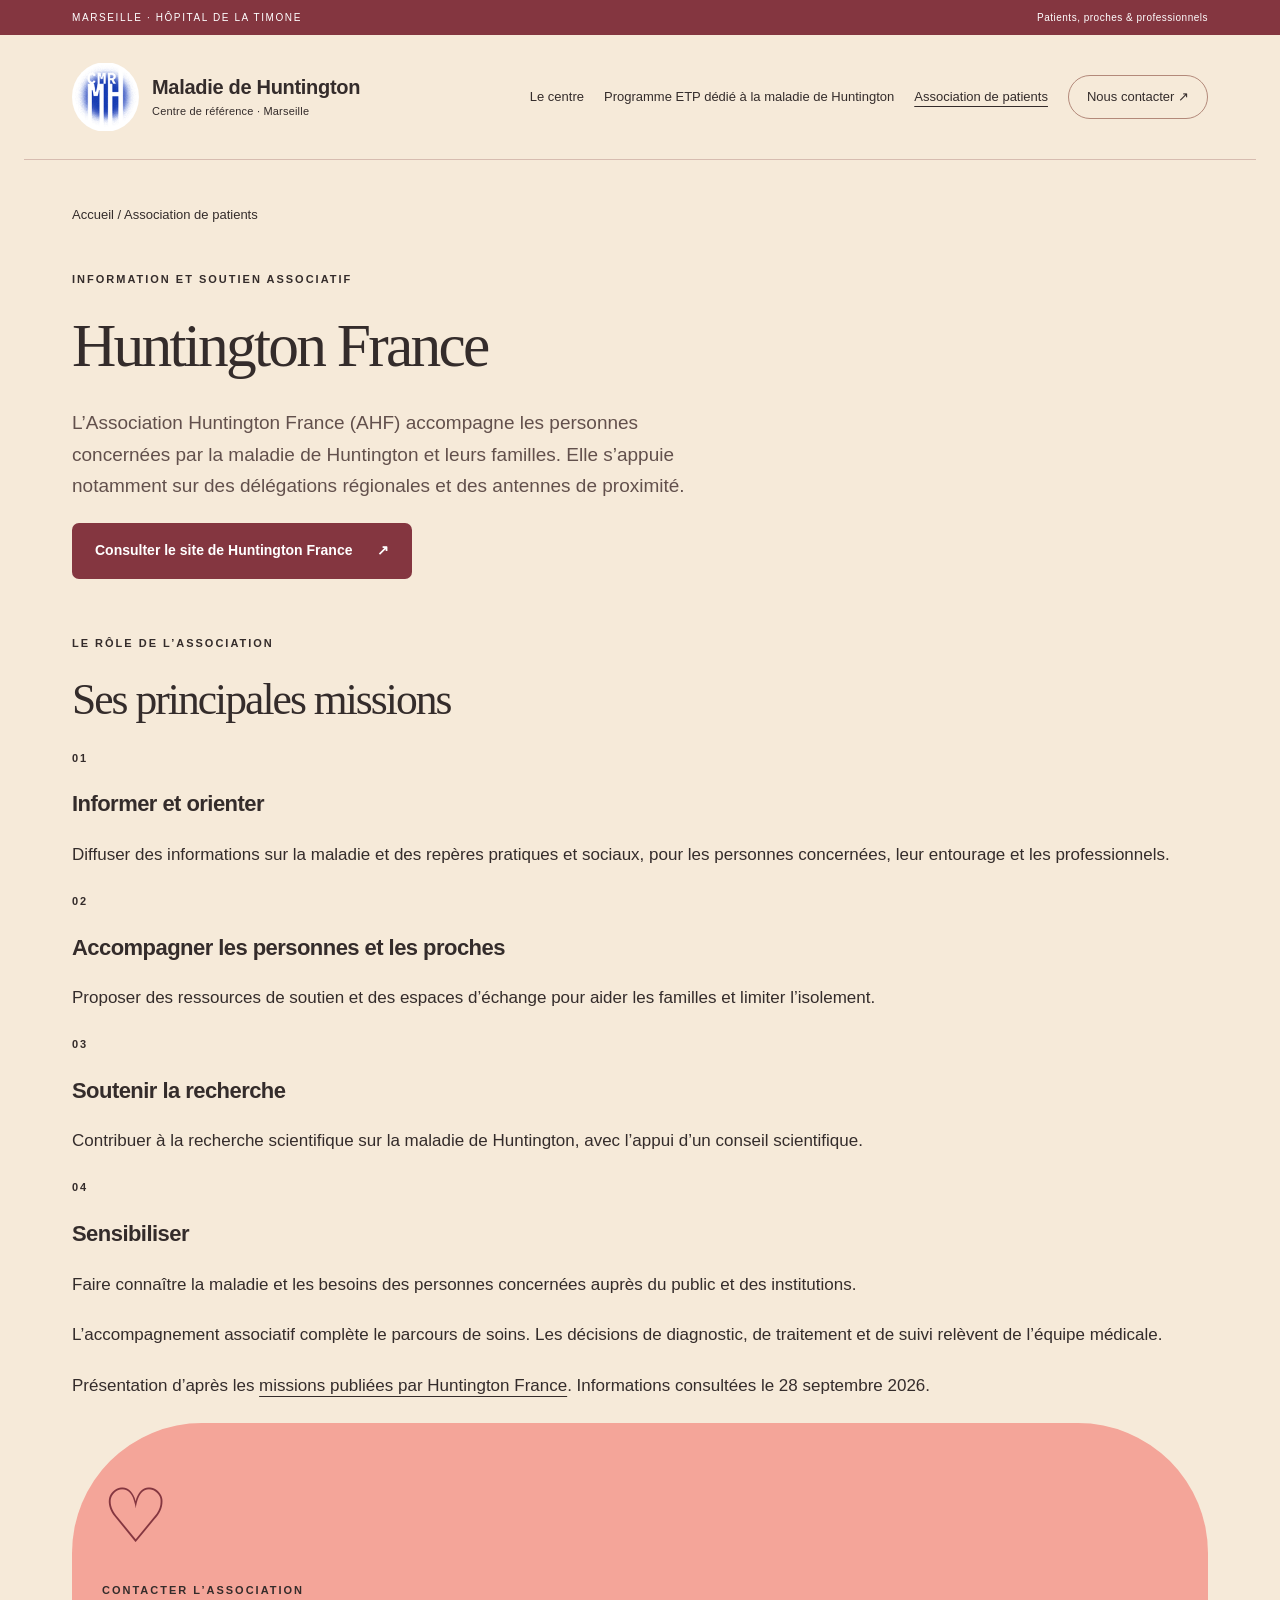
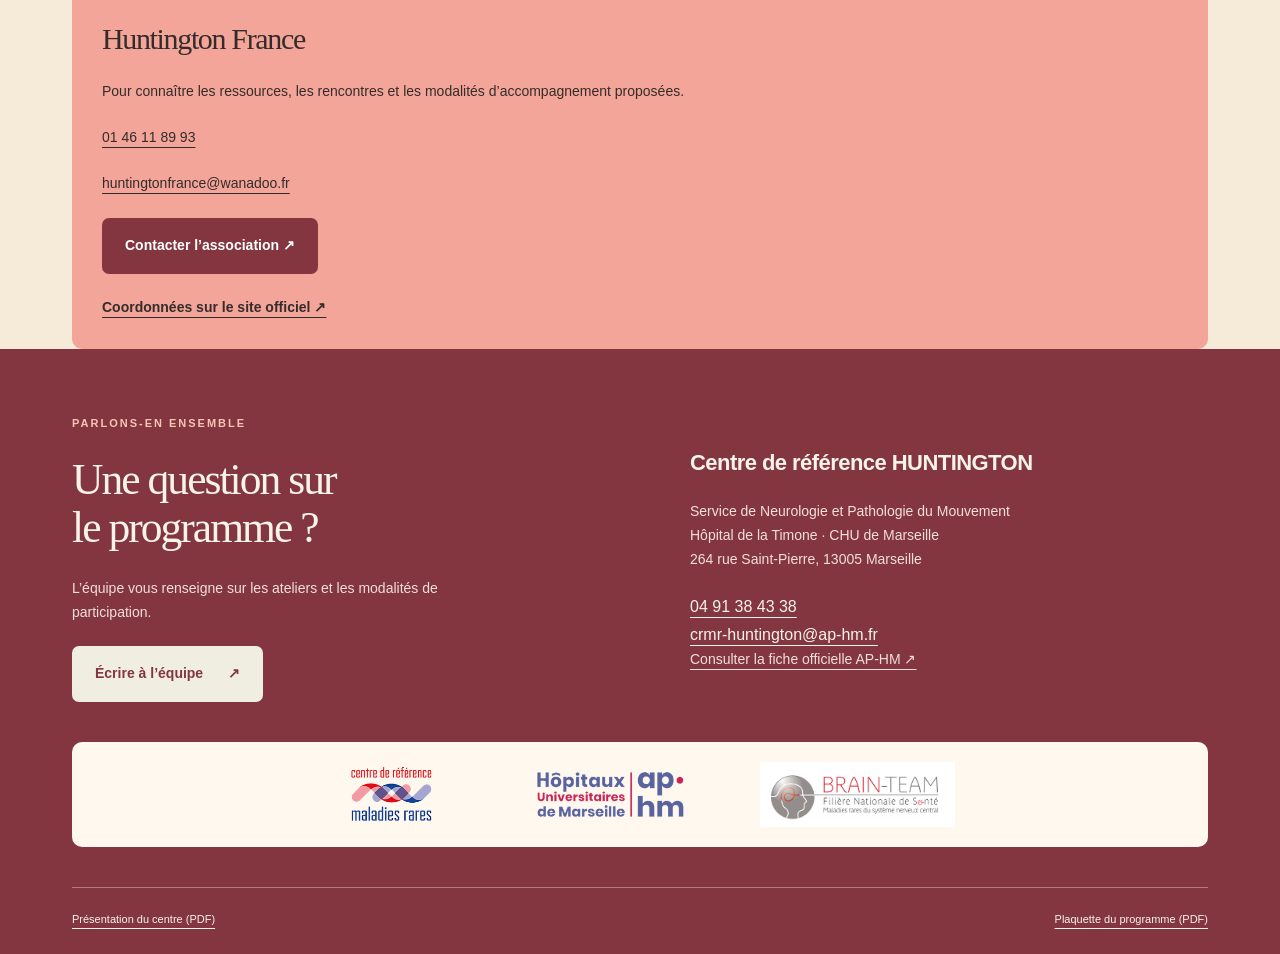
==== association-patients.html @ 6a8cf52a "Ajouter la page Huntington France et son contact direct" ====
<!doctype html><html lang="fr"><head><meta charset="utf-8"><meta name="viewport" content="width=device-width,initial-scale=1"><title>Association de patients · Huntington France | Huntington Marseille</title><meta name="description" content="Le centre de référence de la maladie de Huntington de Marseille et son programme d’éducation thérapeutique pour les patients et leurs proches."><link rel="icon" href="assets/favicon.svg" type="image/svg+xml"><link rel="stylesheet" href="assets/style.css"><link rel="stylesheet" href="assets/association.css"></head><body><a class="skip" href="#contenu">Aller au contenu</a><div class="topline">MARSEILLE · HÔPITAL DE LA TIMONE <span>Patients, proches & professionnels</span></div><header><a class="brand" href="index.html"><img class="official-logo" src="assets/logo-huntington.png" alt="Centre de référence de la maladie de Huntington"><span class="brand-location">Maladie de Huntington<span class="brand-sub">Centre de référence · Marseille</span></span></a><nav aria-label="Navigation principale"><a  href="index.html">Le centre</a><a  href="programme-etp.html">Programme ETP dédié à la maladie de Huntington</a><a aria-current="page" href="association-patients.html">Association de patients</a><a class="nav-contact" href="#contact">Nous contacter <span aria-hidden="true">↗</span></a></nav></header><main id="contenu"><section class="page-intro wrap association-intro"><a class="breadcrumb" href="index.html">Accueil / Association de patients</a><p class="eyebrow">INFORMATION ET SOUTIEN ASSOCIATIF</p><h1>Huntington France</h1><p class="lead">L’Association Huntington France (AHF) accompagne les personnes concernées par la maladie de Huntington et leurs familles. Elle s’appuie notamment sur des délégations régionales et des antennes de proximité.</p><a class="button" href="https://huntington.fr/" target="_blank" rel="noopener noreferrer">Consulter le site de Huntington France <span aria-hidden="true">↗</span></a></section>
 <section class="wrap association-layout"><div><p class="eyebrow">LE RÔLE DE L’ASSOCIATION</p><h2>Ses principales missions</h2><div class="mission-grid"><article class="mission"><span class="eyebrow">01</span><h3>Informer et orienter</h3><p>Diffuser des informations sur la maladie et des repères pratiques et sociaux, pour les personnes concernées, leur entourage et les professionnels.</p></article><article class="mission"><span class="eyebrow">02</span><h3>Accompagner les personnes et les proches</h3><p>Proposer des ressources de soutien et des espaces d’échange pour aider les familles et limiter l’isolement.</p></article><article class="mission"><span class="eyebrow">03</span><h3>Soutenir la recherche</h3><p>Contribuer à la recherche scientifique sur la maladie de Huntington, avec l’appui d’un conseil scientifique.</p></article><article class="mission"><span class="eyebrow">04</span><h3>Sensibiliser</h3><p>Faire connaître la maladie et les besoins des personnes concernées auprès du public et des institutions.</p></article></div><p class="care-note">L’accompagnement associatif complète le parcours de soins. Les décisions de diagnostic, de traitement et de suivi relèvent de l’équipe médicale.</p><p class="source-note">Présentation d’après les <a href="https://huntington.fr/association/" target="_blank" rel="noopener noreferrer">missions publiées par Huntington France</a>. Informations consultées le 28 septembre 2026.</p></div>
 <aside class="association-card"><span class="aside-symbol" aria-hidden="true">♡</span><p class="eyebrow">CONTACTER L’ASSOCIATION</p><h2>Huntington France</h2><p>Pour connaître les ressources, les rencontres et les modalités d’accompagnement proposées.</p><p><a href="tel:+33146118993">01 46 11 89 93</a></p><p><a href="mailto:huntingtonfrance@wanadoo.fr">huntingtonfrance@wanadoo.fr</a></p><p><a class="button" href="mailto:huntingtonfrance@wanadoo.fr">Contacter l’association ↗</a></p><a class="text-link" href="https://huntington.fr/mentions-legales/" target="_blank" rel="noopener noreferrer">Coordonnées sur le site officiel ↗</a></aside></section>
</main><footer id="contact"><div><span class="eyebrow">PARLONS-EN ENSEMBLE</span><h2>Une question sur<br>le programme ?</h2><p>L’équipe vous renseigne sur les ateliers et les modalités de participation.</p><a class="button light" href="mailto:crmr-huntington@ap-hm.fr">Écrire à l’équipe <span aria-hidden="true">↗</span></a></div><div class="contact-info"><h3>Centre de référence HUNTINGTON</h3><p>Service de Neurologie et Pathologie du Mouvement<br>Hôpital de la Timone · CHU de Marseille<br>264 rue Saint-Pierre, 13005 Marseille</p><a href="tel:+33491384338">04 91 38 43 38</a><br><a href="mailto:crmr-huntington@ap-hm.fr">crmr-huntington@ap-hm.fr</a><p><a href="https://fr.ap-hm.fr/site/maladiesrares/crmr-constitutif-maladie-de-huntington-et-autres-chorees-hungtington" target="_blank" rel="noopener">Consulter la fiche officielle AP-HM ↗</a></p></div><div class="partners" aria-label="Réseau et institutions"><img src="assets/logo-crmr.png" alt="Centre de référence maladies rares" width="150" height="84"><img src="assets/logo-aphm.png" alt="Hôpitaux universitaires de Marseille AP-HM" width="165" height="64"><img src="assets/logo-brain-team.png" alt="BRAIN-TEAM, filière nationale de santé maladies rares du système nerveux central" width="210" height="70"></div><div class="footer-bottom"><a href="assets/centre-huntington.pdf">Présentation du centre (PDF)</a><a href="assets/programme-etp-huntington.pdf">Plaquette du programme (PDF)</a></div></footer></body></html>
---- assets/style.css ----
:root{--ink:#342c2b;--green:#843640;--paper:#f6ead9;--muted:#62504c;--line:#d7bcb0;--peach:#e9b39b;--mint:#f4a599}*{box-sizing:border-box}html{scroll-behavior:smooth;scroll-padding-top:25px}body{margin:0;background:var(--paper);color:var(--ink);font-family:Arial,Helvetica,sans-serif;font-size:17px;line-height:1.7}a{color:inherit;text-underline-offset:5px}a:focus-visible{outline:3px solid #ab5435;outline-offset:6px}h1,h2,h3,p{margin-top:0}h1,h2{font-family:Georgia,'Times New Roman',serif;font-weight:400;line-height:1.1;letter-spacing:-.045em}h1{font-size:clamp(42px,4.8vw,70px);margin-bottom:28px}h2{font-size:clamp(34px,3.4vw,48px);margin-bottom:25px}h3{font-size:22px;line-height:1.3;letter-spacing:-.025em}em{color:#a33e46;font-weight:400}p{margin-bottom:22px}.wrap{max-width:1232px;margin:auto;padding-left:48px;padding-right:48px}.topline{background:var(--green);color:white;padding:9px max(48px,calc((100vw - 1136px)/2));display:flex;justify-content:space-between;font-size:10px;letter-spacing:1.6px}.topline span{letter-spacing:.5px}header{max-width:1232px;margin:auto;padding:27px 48px;display:flex;align-items:center;justify-content:space-between;border-bottom:1px solid var(--line);gap:25px}.brand{text-decoration:none;font-size:24px;font-weight:bold;letter-spacing:2px;display:flex;gap:13px;align-items:center;line-height:1.25}.brand-icon{font-size:50px;line-height:1;color:#a94a50}.brand-sub{display:block;font-weight:400;font-size:10px;letter-spacing:.5px;margin-top:5px}nav{display:flex;gap:28px;align-items:center}nav a{text-decoration:none;font-size:14px}nav a[aria-current]{text-decoration:underline}.nav-contact{border:1px solid #b3897a;border-radius:30px;padding:10px 18px}.hero{display:grid;grid-template-columns:1.2fr 1fr;gap:65px;align-items:center;padding-top:65px;padding-bottom:70px}.eyebrow{font-size:11px;font-weight:bold;letter-spacing:2px;margin-bottom:23px;display:block}.lead{font-size:19px;line-height:1.65;max-width:690px;color:var(--muted)}.button{display:inline-flex;align-items:center;justify-content:space-between;gap:25px;background:var(--green);color:white;border-radius:7px;padding:16px 23px;text-decoration:none;font-size:14px;font-weight:bold;transition:background .2s,transform .2s}.button:hover{background:#a94a50;transform:translateY(-2px)}.small{font-size:12px;color:var(--muted);margin-top:17px}.art{position:relative;overflow:hidden;height:470px;border-radius:220px 220px 12px 12px;background:#ed9b92;isolation:isolate}.sun{position:absolute;width:110px;height:110px;border-radius:50%;background:#b34043;top:75px;right:80px}.hill{position:absolute;width:520px;height:330px;border-radius:50%;transform:rotate(-20deg)}.hill-back{background:#d66e61;top:210px;left:-70px}.hill-front{background:#a74a48;top:275px;left:90px;transform:rotate(20deg)}.sea{position:absolute;bottom:0;height:130px;width:100%;background:#853c48}.wave{position:absolute;bottom:50px;left:-10%;width:120%;height:40px;border-top:1px solid #e7efe6;border-radius:50%}.w2{bottom:23px;left:0}.arch{position:absolute;bottom:0;left:40px;width:140px;height:235px;border:30px solid #f3d9b2;border-bottom:0;border-radius:90px 90px 0 0;transform:rotate(-8deg)}.art-caption{position:absolute;bottom:18px;right:18px;font-size:9px;letter-spacing:2px}.ribbon{display:flex;justify-content:center;gap:70px;padding:25px 30px;border-block:1px solid var(--line);font-size:13px}.ribbon span:before{content:'✳';margin-right:13px;color:#a94a50}.centre{display:grid;grid-template-columns:1fr 1fr;gap:70px;padding-top:90px;padding-bottom:65px}.centre p{font-size:16px}.text-link{font-size:14px;font-weight:bold}.program-feature{background:var(--mint);border-radius:12px;margin-bottom:85px;padding-top:60px;padding-bottom:60px;display:grid;grid-template-columns:.8fr 1.2fr;gap:60px}.feature-symbol{font-size:240px;text-align:center;line-height:1.3;color:#9c3e45}.program-feature p{max-width:580px}footer{background:var(--green);color:#f6f3e9;padding:65px max(48px,calc((100vw - 1136px)/2)) 25px;display:grid;grid-template-columns:1fr 1fr;gap:40px 100px}footer h2{font-size:44px}footer p{font-size:14px;max-width:400px;color:#f2dfd9}footer .eyebrow{color:#f7c4b3}.light{background:#f0eee1;color:var(--green)}.light:hover{background:#f3d9b2}.contact-info{padding-top:35px;font-size:16px}.footer-bottom{grid-column:1/-1;border-top:1px solid #b27b7c;padding-top:22px;display:flex;justify-content:space-between;font-size:11px}.page-intro{padding-top:40px;padding-bottom:55px}.breadcrumb{font-size:13px;display:inline-block;margin-bottom:32px;text-decoration:none}.page-intro .eyebrow{margin-top:12px}.journey{display:grid;grid-template-columns:repeat(3,1fr);gap:35px;padding-top:35px;padding-bottom:30px;background:var(--mint);border-radius:10px}.journey span{font-size:10px;font-weight:bold;letter-spacing:1.5px}.journey h3{margin-top:15px;font-size:20px}.journey p{font-size:14px}.ateliers{padding-top:70px;padding-bottom:70px}.section-title{display:flex;justify-content:space-between;align-items:center}.section-title p{font-size:13px}.workshops{list-style:none;padding:0;margin:0;border-top:1px solid var(--line)}.workshop{display:grid;grid-template-columns:36px 75px 1fr 30px;gap:24px;align-items:center;text-decoration:none;padding:30px 10px;border-bottom:1px solid var(--line);transition:background .2s}.workshop:hover{background:var(--mint)}.number{align-self:start;font-size:12px}.workshop-icon{display:grid;place-items:center;background:#efad9e;width:70px;height:80px;border-radius:40px 40px 6px 6px;font-size:40px}.workshops li:nth-child(3n+2) .workshop-icon{background:#ecc897}.workshops li:nth-child(3n) .workshop-icon{background:#e2b1ac}.workshop .eyebrow{font-size:9px;margin-bottom:8px}.workshop h3{margin-bottom:10px;font-size:23px}.workshop p{font-size:14px;margin:0;color:var(--muted)}.arrow{font-size:28px}.detail-intro{padding-top:35px;padding-bottom:45px}.detail-intro h1{max-width:1000px;font-size:clamp(38px,4.6vw,62px)}.tags{display:flex;flex-wrap:wrap;gap:10px}.tags span{border:1px solid #cda495;padding:6px 15px;border-radius:30px;font-size:12px}.detail-grid{display:grid;grid-template-columns:1fr 300px;gap:80px;padding-bottom:60px}.detail-grid article section{padding:36px 0;border-top:1px solid var(--line)}.detail-grid h2{font-size:35px}.detail-grid h3{font-size:20px;margin-top:28px}.detail-grid article p,.objectives{font-size:16px}.objectives{padding-left:22px}.objectives li{padding-left:10px;margin-bottom:16px}aside{align-self:start;background:var(--mint);padding:30px;border-radius:130px 130px 10px 10px;font-size:14px}aside h2{font-size:30px!important}.aside-symbol{text-align:center;font-size:75px;margin:0 0 15px;color:#843640}aside hr{border:0;border-top:1px solid #cda495;margin:25px 0}.next{border-top:1px solid var(--line);justify-content:space-between;padding-top:28px;padding-bottom:45px}.skip{position:absolute;left:10px;top:-100px;z-index:10;padding:10px;background:white}.skip:focus{top:10px}@media(min-width:1300px){.program-feature,.journey{max-width:1136px}}@media(max-width:850px){.wrap{padding-left:25px;padding-right:25px}header{padding:20px 25px;flex-wrap:wrap}nav{gap:20px}.hero{gap:30px}.art{height:390px}.ribbon{gap:20px;font-size:11px}.centre{gap:30px}.program-feature{border-radius:0;gap:25px}.feature-symbol{font-size:180px}.detail-grid{gap:30px;grid-template-columns:1fr 240px}footer{padding:45px 25px 25px;gap:35px}.topline{padding:8px 25px}}@media(max-width:600px){body{font-size:16px}.topline span{display:none}header{gap:20px}header nav{width:100%;justify-content:space-between;gap:8px}nav a{font-size:12px}.nav-contact{padding:7px 10px}.hero{grid-template-columns:1fr;padding-top:40px;gap:30px;padding-bottom:35px}.hero h1{font-size:45px}.hero .button{font-size:12px;padding:15px}.art{height:290px;border-radius:150px 150px 8px 8px}.sun{top:35px;width:80px;height:80px}.hill-back{top:140px}.hill-front{top:190px}.arch{height:160px;width:110px;border-width:23px}.sea{height:80px}.ribbon{flex-direction:column;gap:8px;padding:20px 25px}.centre{grid-template-columns:1fr;gap:8px;padding-top:45px;padding-bottom:35px}.program-feature{grid-template-columns:1fr;padding-top:30px;padding-bottom:35px;margin-bottom:35px;gap:0}.feature-symbol{font-size:95px;text-align:left;line-height:1}.lead{font-size:17px}footer{grid-template-columns:1fr}footer h2{font-size:36px}.contact-info{padding-top:0}.footer-bottom{flex-direction:column;gap:15px}.journey{grid-template-columns:1fr;gap:8px;border-radius:0}.journey article{border-bottom:1px solid var(--line)}.section-title{align-items:start;gap:15px}.workshop{grid-template-columns:25px 1fr 20px;gap:10px;padding:24px 0}.workshop-icon{display:none}.workshop h3{font-size:20px}.workshop .eyebrow{font-size:8px}.detail-grid{grid-template-columns:1fr}.detail-grid aside{border-radius:10px}.detail-intro h1{font-size:39px}.detail-grid h2{font-size:31px}.next{gap:20px}.next a{font-size:12px}.page-intro{padding-bottom:35px}.ateliers{padding-top:40px}}@media(prefers-reduced-motion:reduce){html{scroll-behavior:auto}*{transition:none!important}}@media print{header,.topline,footer,.next,.button{display:none}.detail-grid{display:block}body{background:white;color:black}aside{break-inside:avoid}.wrap{padding:0}h1{font-size:32px}}

.official-logo{width:205px;height:82px;object-fit:contain}.brand{gap:20px}.brand-location{font-size:16px;letter-spacing:.5px;border-left:1px solid #cda495;padding-left:20px}.art-caption{color:white}.ribbon{background:#843640;color:#fff}.ribbon span:before{color:#f3d9b2}.wave{border-color:#e6a5a0}.brand-sub{font-size:10px}@media(max-width:600px){.official-logo{width:170px;height:70px}.brand-location{font-size:14px;padding-left:15px}.brand{gap:15px}}

/* Huntington identity — coral and cream from the centre and ETP brochures. */
.official-logo{width:67px;height:70px;border-radius:50%}.brand-location{font-size:20px;border:0;padding:0;font-weight:600;letter-spacing:-.3px}.brand-sub{font-size:11px;letter-spacing:.2px}.brand{gap:13px;flex-shrink:0}header{gap:20px}header nav{gap:20px}header nav a{font-size:13px}.brand-location .brand-sub{margin-top:5px}em{color:#a33e46}.research{display:grid;grid-template-columns:1fr 1fr;gap:65px;padding-bottom:80px}.research p{font-size:16px}.research-source{margin-top:20px;font-size:12px!important}.partners{grid-column:1/-1;background:#fff8ef;padding:20px 28px;border-radius:10px;display:flex;justify-content:center;align-items:center;gap:60px}.partners img{object-fit:contain;max-width:28%;height:65px}.page-intro h1{max-width:960px}.workshop .eyebrow{letter-spacing:1.3px}.detail-intro .tags{max-width:900px}.detail-intro h1{font-size:clamp(36px,4.6vw,62px)}.program-feature{margin-bottom:70px}.lead{max-width:640px}.hero{grid-template-columns:1.2fr 1fr;gap:48px}footer h2{font-size:clamp(34px,3.4vw,44px)}
@media(max-width:1000px){header{flex-wrap:wrap}header nav{margin-left:auto}.hero{gap:30px}.partners{gap:30px}}
@media(max-width:720px){header nav{margin-left:0;width:100%;flex-wrap:wrap;gap:12px 22px}.hero{grid-template-columns:1fr}.hero h1{font-size:clamp(42px,8vw,56px)}.art{height:320px;max-width:450px;width:100%;margin:auto}.research,.centre{grid-template-columns:1fr;gap:15px}.research{padding-bottom:45px}.detail-grid{grid-template-columns:1fr}.detail-grid aside{border-radius:12px}.program-feature{grid-template-columns:1fr;gap:0}.feature-symbol{font-size:100px;text-align:left}.journey{grid-template-columns:1fr;gap:0}.journey article{padding-top:12px;border-bottom:1px solid var(--line)}footer{grid-template-columns:1fr}.contact-info{padding-top:0}.footer-bottom{flex-direction:column;gap:12px}.partners{gap:20px;padding:15px}.partners img{height:50px}.brand-location{font-size:20px}.official-logo{width:58px;height:60px}.ribbon{flex-direction:column;gap:8px}.hero .button{max-width:100%}.workshop{grid-template-columns:25px 1fr 20px;gap:10px}.workshop-icon{display:none}.art .hill-back{top:150px}.art .hill-front{top:220px}.art .sun{top:45px}.program-feature{margin-bottom:45px}}
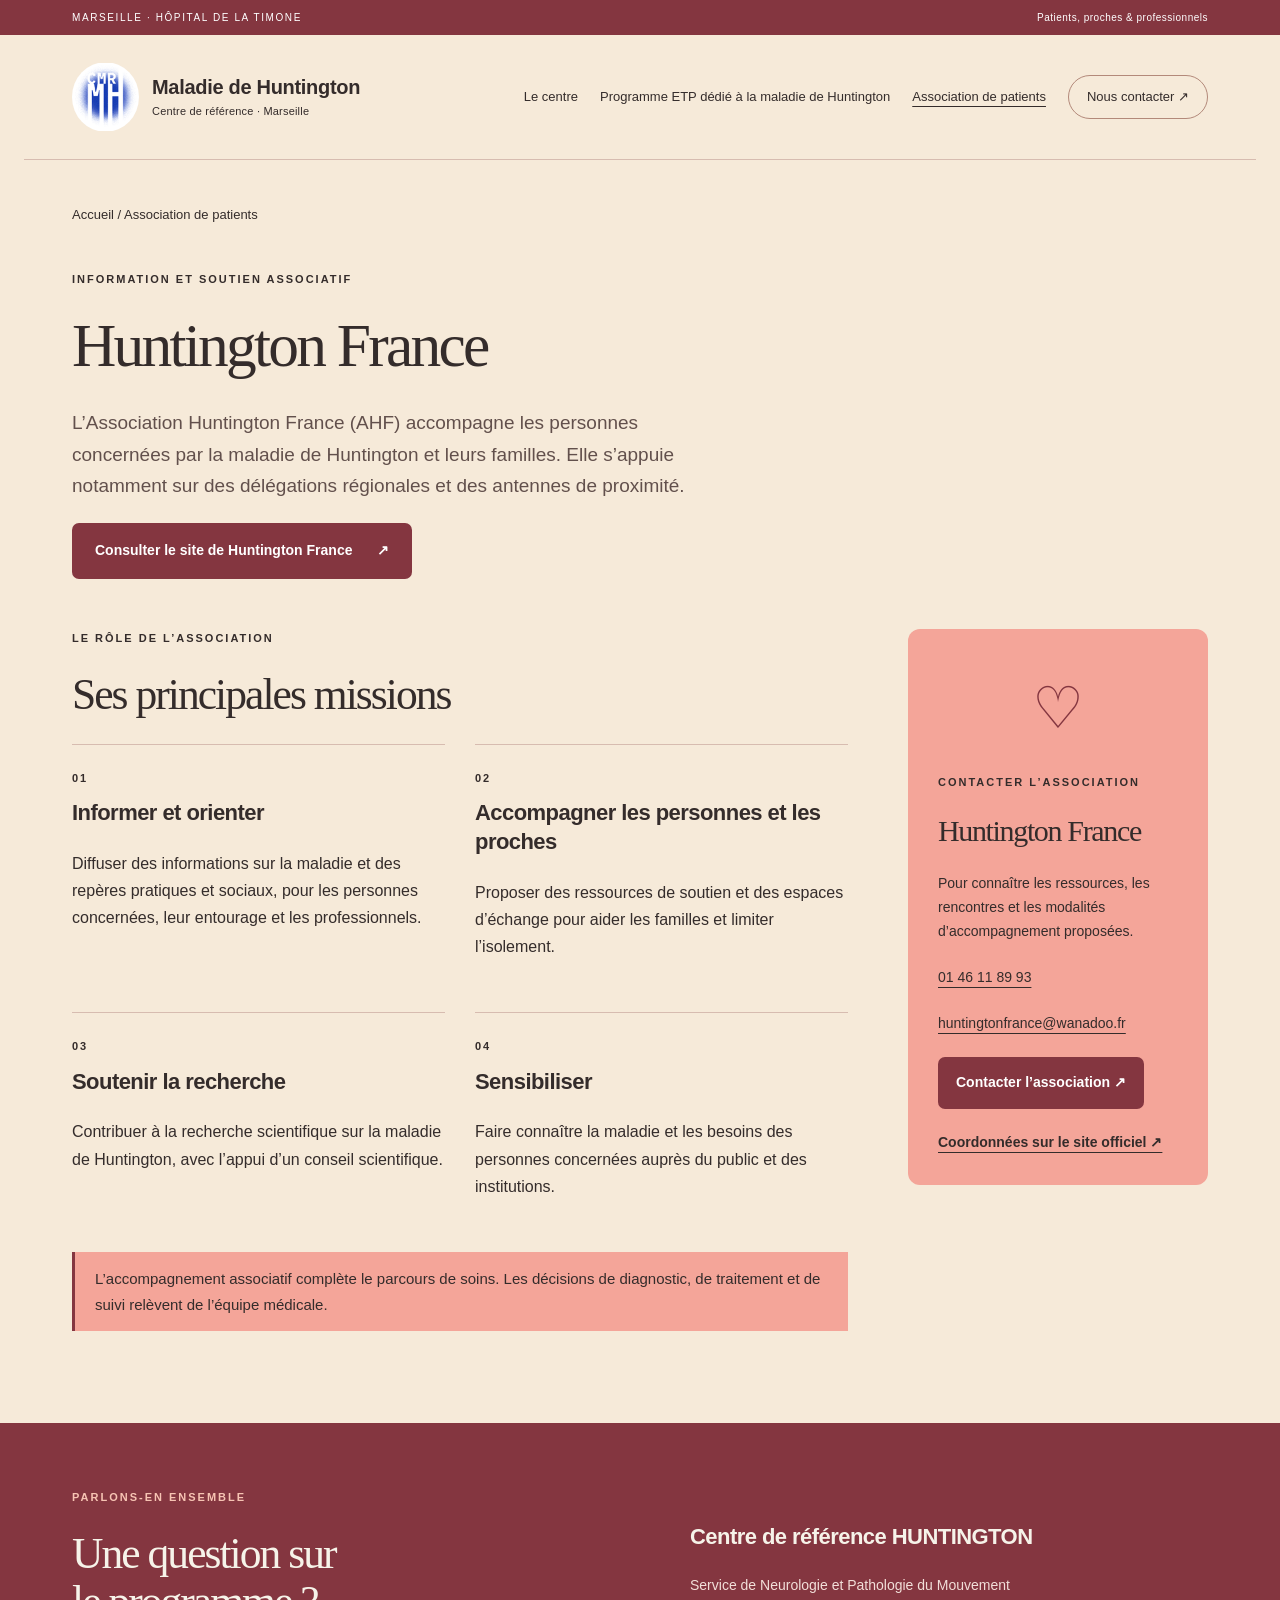
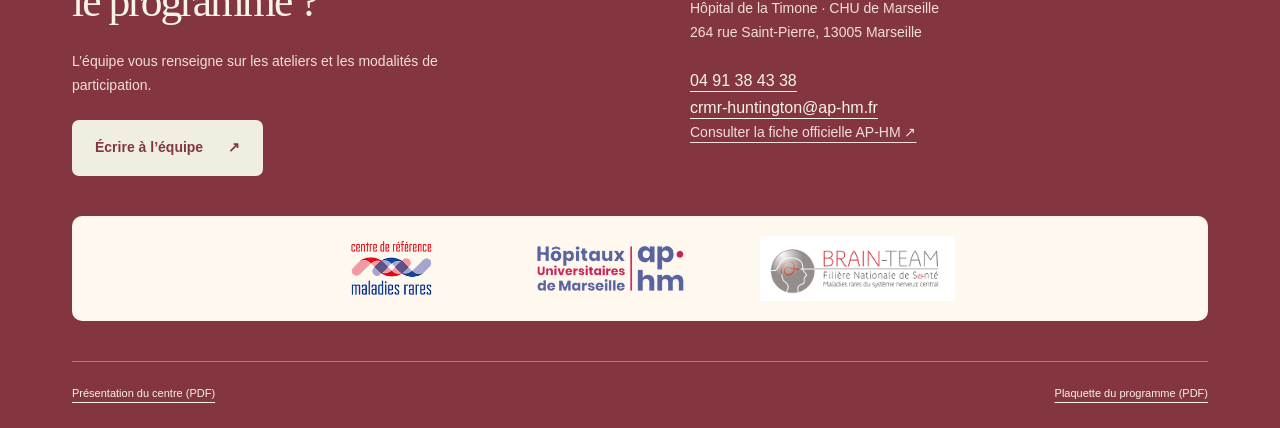
==== commit 97775217: "Simplifier la page association et ses coordonnées de contact" ====
--- a/association-patients.html
+++ b/association-patients.html
@@ -1,4 +1,4 @@
 <!doctype html><html lang="fr"><head><meta charset="utf-8"><meta name="viewport" content="width=device-width,initial-scale=1"><title>Association de patients · Huntington France | Huntington Marseille</title><meta name="description" content="Le centre de référence de la maladie de Huntington de Marseille et son programme d’éducation thérapeutique pour les patients et leurs proches."><link rel="icon" href="assets/favicon.svg" type="image/svg+xml"><link rel="stylesheet" href="assets/style.css"><link rel="stylesheet" href="assets/association.css"></head><body><a class="skip" href="#contenu">Aller au contenu</a><div class="topline">MARSEILLE · HÔPITAL DE LA TIMONE <span>Patients, proches & professionnels</span></div><header><a class="brand" href="index.html"><img class="official-logo" src="assets/logo-huntington.png" alt="Centre de référence de la maladie de Huntington"><span class="brand-location">Maladie de Huntington<span class="brand-sub">Centre de référence · Marseille</span></span></a><nav aria-label="Navigation principale"><a  href="index.html">Le centre</a><a  href="programme-etp.html">Programme ETP dédié à la maladie de Huntington</a><a aria-current="page" href="association-patients.html">Association de patients</a><a class="nav-contact" href="#contact">Nous contacter <span aria-hidden="true">↗</span></a></nav></header><main id="contenu"><section class="page-intro wrap association-intro"><a class="breadcrumb" href="index.html">Accueil / Association de patients</a><p class="eyebrow">INFORMATION ET SOUTIEN ASSOCIATIF</p><h1>Huntington France</h1><p class="lead">L’Association Huntington France (AHF) accompagne les personnes concernées par la maladie de Huntington et leurs familles. Elle s’appuie notamment sur des délégations régionales et des antennes de proximité.</p><a class="button" href="https://huntington.fr/" target="_blank" rel="noopener noreferrer">Consulter le site de Huntington France <span aria-hidden="true">↗</span></a></section>
- <section class="wrap association-layout"><div><p class="eyebrow">LE RÔLE DE L’ASSOCIATION</p><h2>Ses principales missions</h2><div class="mission-grid"><article class="mission"><span class="eyebrow">01</span><h3>Informer et orienter</h3><p>Diffuser des informations sur la maladie et des repères pratiques et sociaux, pour les personnes concernées, leur entourage et les professionnels.</p></article><article class="mission"><span class="eyebrow">02</span><h3>Accompagner les personnes et les proches</h3><p>Proposer des ressources de soutien et des espaces d’échange pour aider les familles et limiter l’isolement.</p></article><article class="mission"><span class="eyebrow">03</span><h3>Soutenir la recherche</h3><p>Contribuer à la recherche scientifique sur la maladie de Huntington, avec l’appui d’un conseil scientifique.</p></article><article class="mission"><span class="eyebrow">04</span><h3>Sensibiliser</h3><p>Faire connaître la maladie et les besoins des personnes concernées auprès du public et des institutions.</p></article></div><p class="care-note">L’accompagnement associatif complète le parcours de soins. Les décisions de diagnostic, de traitement et de suivi relèvent de l’équipe médicale.</p><p class="source-note">Présentation d’après les <a href="https://huntington.fr/association/" target="_blank" rel="noopener noreferrer">missions publiées par Huntington France</a>. Informations consultées le 28 septembre 2026.</p></div>
+ <section class="wrap association-layout"><div><p class="eyebrow">LE RÔLE DE L’ASSOCIATION</p><h2>Ses principales missions</h2><div class="mission-grid"><article class="mission"><span class="eyebrow">01</span><h3>Informer et orienter</h3><p>Diffuser des informations sur la maladie et des repères pratiques et sociaux, pour les personnes concernées, leur entourage et les professionnels.</p></article><article class="mission"><span class="eyebrow">02</span><h3>Accompagner les personnes et les proches</h3><p>Proposer des ressources de soutien et des espaces d’échange pour aider les familles et limiter l’isolement.</p></article><article class="mission"><span class="eyebrow">03</span><h3>Soutenir la recherche</h3><p>Contribuer à la recherche scientifique sur la maladie de Huntington, avec l’appui d’un conseil scientifique.</p></article><article class="mission"><span class="eyebrow">04</span><h3>Sensibiliser</h3><p>Faire connaître la maladie et les besoins des personnes concernées auprès du public et des institutions.</p></article></div><p class="care-note">L’accompagnement associatif complète le parcours de soins. Les décisions de diagnostic, de traitement et de suivi relèvent de l’équipe médicale.</p></div>
  <aside class="association-card"><span class="aside-symbol" aria-hidden="true">♡</span><p class="eyebrow">CONTACTER L’ASSOCIATION</p><h2>Huntington France</h2><p>Pour connaître les ressources, les rencontres et les modalités d’accompagnement proposées.</p><p><a href="tel:+33146118993">01 46 11 89 93</a></p><p><a href="mailto:huntingtonfrance@wanadoo.fr">huntingtonfrance@wanadoo.fr</a></p><p><a class="button" href="mailto:huntingtonfrance@wanadoo.fr">Contacter l’association ↗</a></p><a class="text-link" href="https://huntington.fr/mentions-legales/" target="_blank" rel="noopener noreferrer">Coordonnées sur le site officiel ↗</a></aside></section>
 </main><footer id="contact"><div><span class="eyebrow">PARLONS-EN ENSEMBLE</span><h2>Une question sur<br>le programme ?</h2><p>L’équipe vous renseigne sur les ateliers et les modalités de participation.</p><a class="button light" href="mailto:crmr-huntington@ap-hm.fr">Écrire à l’équipe <span aria-hidden="true">↗</span></a></div><div class="contact-info"><h3>Centre de référence HUNTINGTON</h3><p>Service de Neurologie et Pathologie du Mouvement<br>Hôpital de la Timone · CHU de Marseille<br>264 rue Saint-Pierre, 13005 Marseille</p><a href="tel:+33491384338">04 91 38 43 38</a><br><a href="mailto:crmr-huntington@ap-hm.fr">crmr-huntington@ap-hm.fr</a><p><a href="https://fr.ap-hm.fr/site/maladiesrares/crmr-constitutif-maladie-de-huntington-et-autres-chorees-hungtington" target="_blank" rel="noopener">Consulter la fiche officielle AP-HM ↗</a></p></div><div class="partners" aria-label="Réseau et institutions"><img src="assets/logo-crmr.png" alt="Centre de référence maladies rares" width="150" height="84"><img src="assets/logo-aphm.png" alt="Hôpitaux universitaires de Marseille AP-HM" width="165" height="64"><img src="assets/logo-brain-team.png" alt="BRAIN-TEAM, filière nationale de santé maladies rares du système nerveux central" width="210" height="70"></div><div class="footer-bottom"><a href="assets/centre-huntington.pdf">Présentation du centre (PDF)</a><a href="assets/programme-etp-huntington.pdf">Plaquette du programme (PDF)</a></div></footer></body></html>
--- a/assets/association.css
+++ b/assets/association.css
@@ -0,0 +1 @@
+header{flex-wrap:wrap}header nav{flex-wrap:wrap;gap:14px 22px;margin-left:auto}header nav a{white-space:normal}header .brand{flex-shrink:0}.association-intro{padding-bottom:50px}.association-layout{display:grid;grid-template-columns:minmax(0,1fr) 300px;gap:60px;padding-bottom:70px}.mission-grid{display:grid;grid-template-columns:1fr 1fr;gap:30px}.mission{border-top:1px solid var(--line);padding-top:24px}.mission .eyebrow{margin-bottom:12px}.mission h3{font-size:22px}.mission p{font-size:16px}.association-card{border-radius:12px;overflow-wrap:anywhere}.association-card .aside-symbol{display:block;font-size:58px}.association-card h2{font-size:30px}.care-note{border-left:3px solid var(--green);padding:14px 20px;background:var(--mint);font-size:15px;margin-top:30px}.source-note{font-size:12px;color:var(--muted)}.association-card .button{font-size:14px;padding:14px 18px}@media(max-width:900px){.association-layout{grid-template-columns:1fr;gap:25px}header nav{margin-left:0;width:100%;justify-content:flex-start}}@media(max-width:650px){.mission-grid{grid-template-columns:1fr}.association-layout{padding-bottom:35px}header nav{gap:12px 18px}header nav a{font-size:13px!important}.association-intro h1{font-size:42px}}
